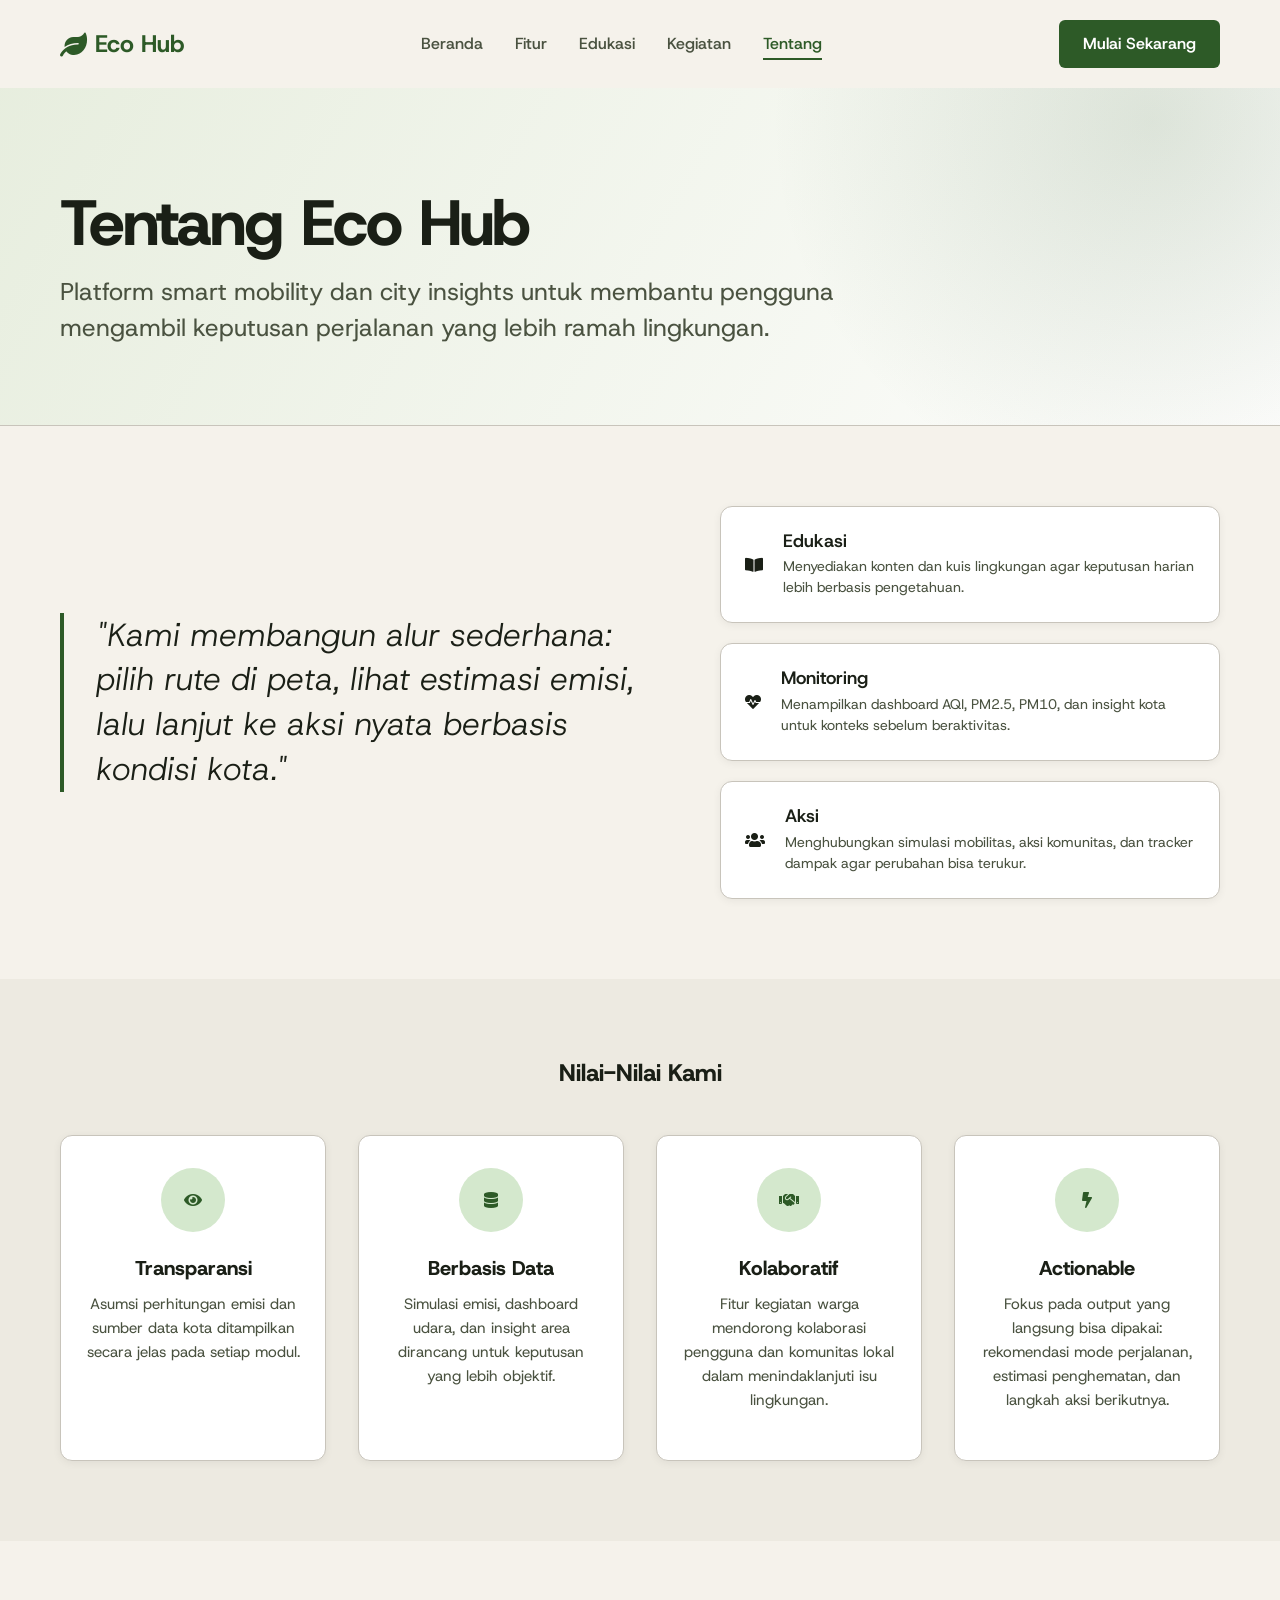
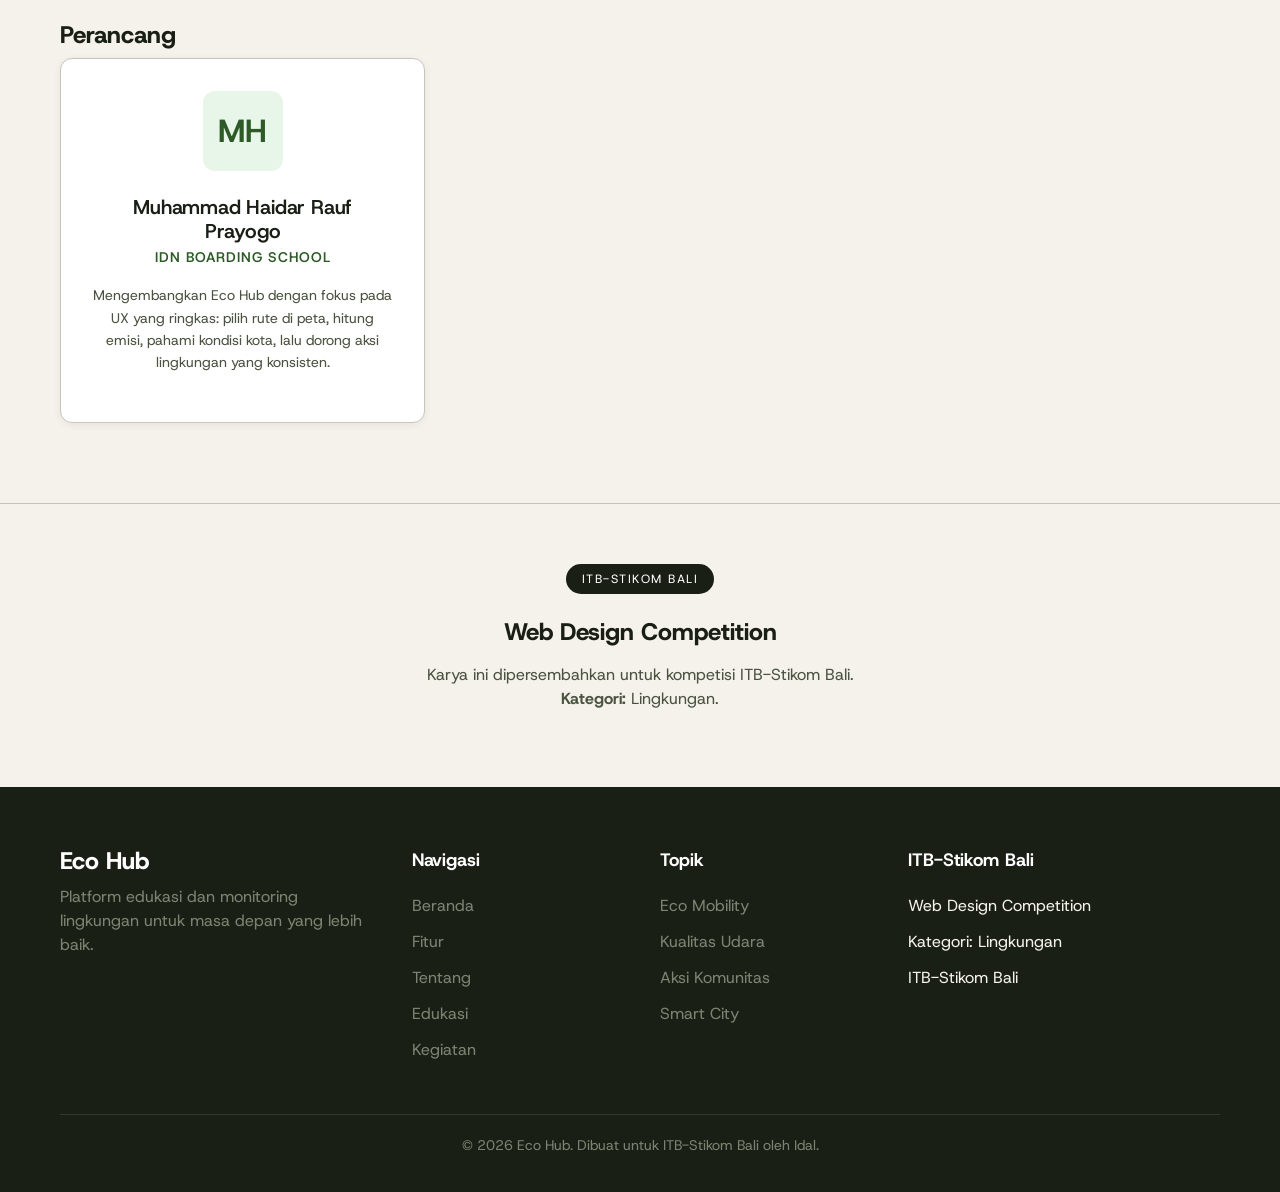
==== about.html @ 8e0c5261 "Initial commit" ====
<!doctype html>
<html lang="id">
  <head>
    <meta charset="UTF-8" />
    <meta name="viewport" content="width=device-width, initial-scale=1.0" />
    <title>Tentang Eco Hub</title>

    <link rel="preconnect" href="https://fonts.googleapis.com" />
    <link rel="preconnect" href="https://fonts.gstatic.com" crossorigin />
    <link
      href="https://fonts.googleapis.com/css2?family=Host+Grotesk:ital,wght@0,300;0,400;0,500;0,600;0,700;0,800;1,400&display=swap"
      rel="stylesheet"
    />

    <link rel="stylesheet" href="css/main.css" />
    <link rel="stylesheet" href="css/components.css" />
    <link rel="stylesheet" href="css/pages/about.css" />

    <!-- Leaflet CSS -->
  </head>

  <body>
    <nav class="navbar">
      <div class="container nav-container">
        <a href="index.html" class="nav-brand">
          <i class="fas fa-leaf" color="var(--color-green-primary)"></i>
          Eco Hub
        </a>

        <div class="nav-menu hide-mobile">
          <a href="index.html" class="nav-link">Beranda</a>
          <a href="fitur.html" class="nav-link">Fitur</a>
          <a href="konten.html" class="nav-link">Edukasi</a>
          <a href="kegiatan.html" class="nav-link">Kegiatan</a>
          <a href="about.html" class="nav-link active">Tentang</a>
        </div>

        <a href="index.html#mobility-sim" class="btn btn-primary hide-mobile"
          >Mulai Sekarang</a
        >

        <button class="hamburger" aria-label="Menu">
          <span></span>
          <span></span>
          <span></span>
        </button>
      </div>
    </nav>

    <!-- Mobile Menu Drawer -->
    <div class="mobile-menu-overlay"></div>
    <div class="mobile-menu">
      <div class="mobile-nav-list">
        <a href="index.html" class="mobile-nav-link">Beranda</a>
        <a href="fitur.html" class="mobile-nav-link">Fitur</a>
        <a href="konten.html" class="mobile-nav-link">Edukasi</a>
        <a href="kegiatan.html" class="mobile-nav-link">Kegiatan</a>
        <a href="about.html" class="mobile-nav-link">Tentang</a>
        <a
          href="index.html#mobility-sim"
          class="btn btn-primary btn-full"
          style="margin-top: 20px"
          >Mulai Sekarang</a
        >
      </div>
    </div>

    <header class="about-hero section unified-banner">
      <div class="container fade-up">
        <h1>Tentang Eco Hub</h1>
        <p class="hero-subtext">
          Platform smart mobility dan city insights untuk membantu pengguna
          mengambil keputusan perjalanan yang lebih ramah lingkungan.
        </p>
      </div>
    </header>

    <section class="mission-section section">
      <div class="container">
        <div class="mission-grid">
          <div class="mission-text fade-up">
            <blockquote class="mission-quote">"Kami membangun alur sederhana: pilih rute di peta, lihat estimasi
              emisi, lalu lanjut ke aksi nyata berbasis kondisi kota."
            </blockquote>
          </div>

          <div class="mission-pillars fade-up" style="animation-delay: 0.2s">
            <div class="pillar-card">
              <i class="fas fa-book-open" color="#2D5A27"></i>
              <div>
                <h4>Edukasi</h4>
                <p>
                  Menyediakan konten dan kuis lingkungan agar keputusan harian
                  lebih berbasis pengetahuan.
                </p>
              </div>
            </div>
            <div class="pillar-card">
              <i class="fas fa-heartbeat" color="#2D5A27"></i>
              <div>
                <h4>Monitoring</h4>
                <p>
                  Menampilkan dashboard AQI, PM2.5, PM10, dan insight kota
                  untuk konteks sebelum beraktivitas.
                </p>
              </div>
            </div>
            <div class="pillar-card">
              <i class="fas fa-users" color="#2D5A27"></i>
              <div>
                <h4>Aksi</h4>
                <p>
                  Menghubungkan simulasi mobilitas, aksi komunitas, dan tracker
                  dampak agar perubahan bisa terukur.
                </p>
              </div>
            </div>
          </div>
        </div>
      </div>
    </section>

    <section class="values-section section">
      <div class="container">
        <h2 class="text-center fade-up" style="margin-bottom: 48px">
          Nilai-Nilai Kami
        </h2>
        <div class="grid values-grid">
          <div class="value-item fade-up">
            <div class="icon-box"><i class="fas fa-eye"></i></div>
            <h3>Transparansi</h3>
            <p>
              Asumsi perhitungan emisi dan sumber data kota ditampilkan secara
              jelas pada setiap modul.
            </p>
          </div>
          <div class="value-item fade-up" style="animation-delay: 0.1s">
            <div class="icon-box"><i class="fas fa-database"></i></div>
            <h3>Berbasis Data</h3>
            <p>
              Simulasi emisi, dashboard udara, dan insight area
              dirancang untuk keputusan yang lebih objektif.
            </p>
          </div>
          <div class="value-item fade-up" style="animation-delay: 0.2s">
            <div class="icon-box"><i class="fas fa-handshake"></i></div>
            <h3>Kolaboratif</h3>
            <p>
              Fitur kegiatan warga mendorong kolaborasi pengguna dan komunitas
              lokal dalam menindaklanjuti isu lingkungan.
            </p>
          </div>
          <div class="value-item fade-up" style="animation-delay: 0.3s">
            <div class="icon-box"><i class="fas fa-bolt"></i></div>
            <h3>Actionable</h3>
            <p>
              Fokus pada output yang langsung bisa dipakai: rekomendasi mode
              perjalanan, estimasi penghematan, dan langkah aksi berikutnya.
            </p>
          </div>
        </div>
      </div>
    </section>

    <section class="team-section section">
      <div class="container">
        <h2 class="section-title fade-up">Perancang</h2>
        <div class="grid team-grid">
          <!-- Team 1 -->
          <div class="team-card fade-up">
            <div
              class="avatar"
              style="background-color: #e8f5e9; color: #2d5a27"
            >
              MH
            </div>
            <div class="team-info">
              <h3>Muhammad Haidar Rauf Prayogo</h3>
              <span class="role">IDN Boarding School</span>
              <p>
                Mengembangkan Eco Hub dengan fokus pada UX yang ringkas:
                pilih rute di peta, hitung emisi, pahami kondisi kota, lalu
                dorong aksi lingkungan yang konsisten.
              </p>
            </div>
          </div>
        </div>
      </div>
    </section>

    <section class="competition-section section">
      <div class="container text-center fade-up">
        <div class="comp-badge">ITB-Stikom Bali</div>
        <h2>Web Design Competition</h2>
        <p style="margin-top: 16px; color: var(--color-text-secondary)">
          Karya ini dipersembahkan untuk kompetisi ITB-Stikom Bali.<br />
          <strong>Kategori:</strong> Lingkungan.
        </p>
      </div>
    </section>

    <footer class="footer">
      <div class="container">
        <div class="footer-grid">
          <div class="footer-brand">
            <h3>Eco Hub</h3>
            <p class="footer-tagline">
              Platform edukasi dan monitoring lingkungan untuk masa depan yang
              lebih baik.
            </p>
</div>

          <div class="footer-links">
            <div class="footer-heading">Navigasi</div>
            <ul>
              <li><a href="index.html">Beranda</a></li>
              <li><a href="fitur.html">Fitur</a></li>
              <li><a href="about.html">Tentang</a></li>
              <li><a href="konten.html">Edukasi</a></li>
              <li><a href="kegiatan.html">Kegiatan</a></li>
            </ul>
          </div>

          <div class="footer-links">
            <div class="footer-heading">Topik</div>
            <ul>
              <li><a href="#">Eco Mobility</a></li>
              <li><a href="#">Kualitas Udara</a></li>
              <li><a href="#">Aksi Komunitas</a></li>
              <li><a href="#">Smart City</a></li>
            </ul>
          </div>

          <div class="footer-links">
            <div class="footer-heading">ITB-Stikom Bali</div>
            <ul>
              <li>Web Design Competition</li>
              <li>Kategori: Lingkungan</li>
              <li>ITB-Stikom Bali</li>
            </ul>
          </div>
        </div>

        <div class="footer-bottom">
          <p>&copy; 2026 Eco Hub. Dibuat untuk ITB-Stikom Bali oleh Idal.</p>
        </div>
      </div>
    </footer>

    <script src="js/main.js"></script>
    <script>
    </script>

    <!-- Leaflet JS -->
    <script>
      if ((location.protocol ==="http:" || location.protocol ==="https:") &&"serviceWorker" in navigator) {
        window.addEventListener("load", () => {
          navigator.serviceWorker
            .register("sw.js")
            .catch((err) => console.log("SW error", err));
        });
      }
    </script>
  </body>
</html>
---- css/main.css ----
@import url("https://cdnjs.cloudflare.com/ajax/libs/font-awesome/5.15.1/css/all.min.css");

:root {
  /* Backgrounds */
  --color-bg-primary: #f5f2eb;
  /* Warm off-white — main background */
  --color-bg-secondary: #edeae1;
  /* Slightly darker warm white */
  --color-bg-white: #ffffff;
  /* Explicit white for legacy page CSS */
  --color-bg-dark: #1a1f16;
  /* Deep forest dark — used for sections */
  --color-bg-card: #ffffff;
  /* Pure white cards */

  /* Brand Colors */
  --color-green-primary: #2d5a27;
  /* Deep forest green — primary brand */
  --color-green-mid: #4a7c42;
  /* Mid green — secondary elements */
  --color-green-light: #8cb87e;
  /* Light green — accents */
  --color-green-pale: #d4e8cd;
  /* Pale green — tag backgrounds */

  /* Accent */
  --color-earth: #8b6914;
  /* Earth brown — warm accent */
  --color-amber: #d4870c;
  /* Amber — alert/warning states */
  --color-red-alert: #c0392b;
  /* Alert red — poor air quality */

  /* Text */
  --color-text-primary: #1a1f16;
  /* Near-black — main text */
  --color-text-secondary: #4a5240;
  /* Dark gray-green — secondary text */
  --color-text-muted: #7a8470;
  /* Muted — captions, meta */
  --color-text-on-dark: #f5f2eb;
  /* Light text on dark backgrounds */

  /* Borders & Dividers */
  --color-border: #c8c4bb;
  --color-border-green: #b5ceb0;

  /* Utility */
  --color-white: #ffffff;
  --color-black: #000000;
  --card-radius: 12px;
  --card-shadow: 0 2px 8px rgba(0, 0, 0, 0.06);
  --card-shadow-hover: 0 6px 14px rgba(0, 0, 0, 0.09);

  /* Spacing */
  --spacing-xs: 4px;
  --spacing-sm: 8px;
  --spacing-md: 16px;
  --spacing-lg: 24px;
  --spacing-xl: 32px;
  --spacing-2xl: 48px;
  --spacing-3xl: 64px;

  /* Container */
  --container-width: 1200px;
  --container-padding: 20px;
  --container-padding-mobile: clamp(16px, 4.5vw, 24px);
}

/* Reset & Base */
*,
*::before,
*::after {
  box-sizing: border-box;
  margin: 0;
  padding: 0;
}

html {
  scroll-behavior: smooth;
  scroll-padding-top: 92px;
}

body {
  font-family: "Host Grotesk", sans-serif;
  background-color: var(--color-bg-primary);
  color: var(--color-text-primary);
  line-height: 1.5;
  -webkit-font-smoothing: antialiased;
  text-rendering: optimizeLegibility;
}

:focus-visible {
  outline: 2px solid var(--color-green-primary);
  outline-offset: 2px;
}

img {
  max-width: 100%;
  display: block;
}

iframe,
video,
canvas,
svg {
  max-width: 100%;
}

a {
  text-decoration: none;
  color: inherit;
  transition: color 0.3s ease;
}

ul {
  list-style: none;
}

/* Typography */
h1,
h2,
h3,
h4,
h5,
h6 {
  font-weight: 800;
  line-height: 1.2;
  margin-bottom: var(--spacing-sm);
}

p {
  font-weight: 400;
  margin-bottom: var(--spacing-md);
}

/* Utility Classes */
.container {
  max-width: var(--container-width);
  margin: 0 auto;
  padding: 0 var(--container-padding);
}

.text-center {
  text-align: center;
}

.text-muted {
  color: var(--color-text-muted);
}

.text-white {
  color: var(--color-white);
}

.text-primary {
  color: var(--color-green-primary);
}

.flex {
  display: flex;
}

.flex-col {
  flex-direction: column;
}

.items-center {
  align-items: center;
}

.justify-between {
  justify-content: space-between;
}

.justify-center {
  justify-content: center;
}

.gap-sm {
  gap: var(--spacing-sm);
}

.gap-md {
  gap: var(--spacing-md);
}

.gap-lg {
  gap: var(--spacing-lg);
}

.grid {
  display: grid;
}

.section {
  padding: 80px 0;
}

.hero-subtext,
.section-head p {
  max-width: 72ch;
}

/* Animation utilities */
.fade-up {
  opacity: 0;
  transform: translateY(20px);
  transition:
    opacity 0.6s ease-out,
    transform 0.6s ease-out;
}

.fade-up.visible {
  opacity: 1;
  transform: translateY(0);
}

.page-fade {
  animation: fadeIn 0.5s ease-out;
}

@keyframes fadeIn {
  from {
    opacity: 0;
  }

  to {
    opacity: 1;
  }
}

/* Mobile responsive utils */
@media (max-width: 768px) {
  html,
  body {
    max-width: 100%;
  }

  body {
    overflow-x: hidden;
  }

  .container {
    width: 100%;
    padding-left: var(--container-padding-mobile);
    padding-right: var(--container-padding-mobile);
  }

  .container > * {
    min-width: 0;
    max-width: 100%;
  }

  .hero-wrap,
  .hero-grid,
  .carbon-grid,
  .features-grid,
  .dashboard-grid,
  .mobility-layout,
  .tracker-layout,
  .kontak-layout,
  .content-layout,
  .mission-grid,
  .values-grid,
  .team-grid,
  .articles-grid,
  .articles-grid-layout {
    min-width: 0;
  }

  .card,
  .feature-card,
  .aqi-card,
  .article-card,
  .article-item,
  .widget-card,
  .contact-card,
  .pillar-card,
  .team-card,
  .faq-item,
  .sidebar-card,
  .feed-card,
  .result-found-card,
  .result-not-found-card {
    width: 100%;
    max-width: 100%;
  }

  .hide-mobile {
    display: none !important;
  }

  .section {
    padding: 56px 0;
  }

  h1 {
    line-height: 1.15;
  }

  h2 {
    line-height: 1.2;
  }

  p {
    line-height: 1.65;
  }
}

@media (prefers-reduced-motion: reduce) {
  *,
  *::before,
  *::after {
    animation-duration: 0.01ms !important;
    animation-iteration-count: 1 !important;
    transition-duration: 0.01ms !important;
    scroll-behavior: auto !important;
  }
}

.hidden {
  display: none !important;
}

/* Unified Banner (fitur/about/konten/kontak) */
header.unified-banner {
  background:
    radial-gradient(circle at 90% 10%, rgba(45, 90, 39, 0.14), transparent 32%),
    linear-gradient(120deg, rgba(212, 232, 205, 0.42), rgba(255, 255, 255, 0.9)) !important;
  border-bottom: 1px solid var(--color-border) !important;
  text-align: left !important;
}

header.unified-banner .container {
  max-width: var(--container-width);
}

header.unified-banner h1 {
  font-size: clamp(42px, 5vw, 64px) !important;
  line-height: 1.1 !important;
  letter-spacing: -0.03em !important;
  color: var(--color-text-primary) !important;
  margin-bottom: 16px !important;
}

header.unified-banner .hero-subtext,
header.unified-banner > .container > p {
  max-width: 860px !important;
  color: var(--color-text-secondary) !important;
  font-size: clamp(18px, 1.9vw, 28px) !important;
  line-height: 1.45 !important;
  margin: 0 !important;
}

@media (max-width: 768px) {
  header.unified-banner h1 {
    font-size: 38px !important;
  }

  header.unified-banner .hero-subtext,
  header.unified-banner > .container > p {
    font-size: 18px !important;
  }
}
---- css/components.css ----
/* Buttons */
.btn {
  display: inline-flex;
  align-items: center;
  justify-content: center;
  padding: 12px 24px;
  min-height: 44px;
  border-radius: 6px;
  font-weight: 600;
  font-size: 16px;
  cursor: pointer;
  transition: all 0.3s ease;
  border: none;
  gap: 8px;
}

.btn-primary {
  background-color: var(--color-green-primary);
  color: var(--color-white);
}

.btn-primary:hover {
  background-color: var(--color-green-mid);
  transform: translateY(-2px);
}

.btn-outline {
  background-color: transparent;
  border: 1px solid var(--color-green-primary);
  color: var(--color-green-primary);
}

.btn-outline:hover {
  background-color: var(--color-green-primary);
  color: var(--color-white);
}

.btn-outline-white {
  background-color: transparent;
  border: 1px solid var(--color-white);
  color: var(--color-white);
}

.btn-outline-white:hover {
  background-color: var(--color-white);
  color: var(--color-green-primary);
}

.btn-full {
  width: 100%;
}

/* Cards */
.card {
  background-color: var(--color-bg-card);
  border: 1px solid var(--color-border);
  border-radius: var(--card-radius);
  padding: 24px;
  height: 100%;
  box-shadow: var(--card-shadow);
  transition:
    transform 0.3s ease,
    border-color 0.3s ease,
    box-shadow 0.3s ease;
}

.card:hover {
  border-color: var(--color-green-light);
  transform: translateY(-2px);
  box-shadow: var(--card-shadow-hover);
}

/* Card Consistency (non-.card components) */
.feature-card,
.aqi-card,
.article-card,
.article-item,
.widget-card,
.value-item,
.contact-card,
.pillar-card,
.team-card,
.faq-item,
.sidebar-card,
.feed-card,
.modal-card,
.result-found-card,
.result-not-found-card {
  border-radius: var(--card-radius) !important;
  box-shadow: var(--card-shadow) !important;
}

.feature-card:hover,
.article-card:hover,
.article-item:hover,
.contact-card:hover,
.pillar-card:hover,
.team-card:hover {
  box-shadow: var(--card-shadow-hover);
}

/* Card Typography Hierarchy */
.card h3,
.feature-card h3,
.article-card h3,
.widget-card h3,
.team-card h3,
.faq-toggle,
.sidebar-title {
  font-weight: 600;
  letter-spacing: -0.01em;
}

.card h4,
.contact-card h4,
.pillar-card h4,
.article-content-small h4 {
  font-weight: 600;
}

.card p,
.feature-card p,
.article-item p,
.widget-card p,
.contact-card p,
.team-card p,
.faq-content p,
.widget-note {
  font-weight: 400;
  line-height: 1.6;
}

/* Navbar */
.navbar {
  position: sticky;
  top: 0;
  z-index: 1000;
  background-color: var(--color-bg-primary);
  padding: 20px 0;
  transition: all 0.3s ease;
}

.navbar.scrolled {
  background-color: var(--color-white);
  border-bottom: 1px solid var(--color-border);
  padding: 15px 0;
}

.nav-container {
  display: flex;
  justify-content: space-between;
  align-items: center;
}

.nav-brand {
  font-weight: 700;
  font-size: 24px;
  color: var(--color-green-primary);
  display: flex;
  align-items: center;
  gap: 8px;
}

.nav-brand i,
.widget-head i,
.feature-head i,
.icon-box i,
.cta-link i,
.hero-head .btn i {
  color: var(--color-green-primary);
}

.nav-menu {
  display: flex;
  gap: 32px;
  align-items: center;
}

.nav-link {
  font-weight: 500;
  color: var(--color-text-secondary);
  position: relative;
}

.nav-link:hover,
.nav-link.active {
  color: var(--color-green-primary);
}

.nav-link.active::after {
  content: "";
  position: absolute;
  bottom: -4px;
  left: 0;
  width: 100%;
  height: 2px;
  background-color: var(--color-green-primary);
}

.hamburger {
  display: none;
  flex-direction: column;
  gap: 6px;
  cursor: pointer;
  background: none;
  border: none;
}

.hamburger span {
  display: block;
  width: 24px;
  height: 2px;
  background-color: var(--color-text-primary);
  transition: all 0.3s ease;
}

/* Mobile Menu Drawer */
.mobile-menu-overlay {
  position: fixed;
  top: 0;
  left: 0;
  width: 100%;
  height: 100vh;
  background: rgba(0, 0, 0, 0.5);
  z-index: 998;
  opacity: 0;
  visibility: hidden;
  transition: all 0.3s ease;
}

.mobile-menu {
  position: fixed;
  top: 0;
  left: 0;
  width: 100%;
  background: var(--color-bg-primary);
  padding: 80px 20px 40px;
  z-index: 999;
  transform: translateY(-100%);
  transition: transform 0.4s cubic-bezier(0.16, 1, 0.3, 1);
  box-shadow: 0 4px 12px rgba(0, 0, 0, 0.1);
  max-height: 100vh;
  overflow-y: auto;
}

.mobile-menu.active {
  transform: translateY(0);
}

.mobile-menu-overlay.active {
  opacity: 1;
  visibility: visible;
}

.mobile-nav-list {
  display: flex;
  flex-direction: column;
  gap: 32px;
  text-align: center;
}

.mobile-nav-link {
  font-size: 20px;
  font-weight: 600;
  color: var(--color-text-primary);
}

/* Quick Start CTA Overlay */
.quick-start-overlay {
  position: fixed;
  inset: 0;
  background: rgba(0, 0, 0, 0.45);
  display: flex;
  align-items: center;
  justify-content: center;
  padding: 20px;
  opacity: 0;
  visibility: hidden;
  transition: opacity 0.2s ease;
  z-index: 1100;
}

.quick-start-overlay.active {
  opacity: 1;
  visibility: visible;
}

.quick-start-sheet {
  width: min(520px, 100%);
  background: var(--color-bg-white);
  border: 1px solid var(--color-border);
  border-radius: 14px;
  padding: 22px;
  box-shadow: 0 12px 28px rgba(0, 0, 0, 0.16);
}

.quick-start-sheet h3 {
  margin: 0 0 8px;
  font-size: 24px;
}

.quick-start-sheet p {
  margin: 0 0 16px;
  color: var(--color-text-secondary);
}

.quick-start-actions {
  display: grid;
  gap: 10px;
}

.quick-start-close {
  margin-top: 14px;
  border: 0;
  background: transparent;
  color: var(--color-text-muted);
  font: inherit;
  cursor: pointer;
  padding: 4px 0;
}

.quick-start-close:hover {
  color: var(--color-text-primary);
}

/* Footer */
.footer {
  background-color: var(--color-bg-dark);
  color: var(--color-text-on-dark);
  padding: 60px 0 20px;
}

.footer-grid {
  display: grid;
  grid-template-columns: 1.5fr 1fr 1fr 1.5fr;
  gap: 40px;
  margin-bottom: 40px;
}

.footer-brand h3 {
  color: var(--color-white);
  font-size: 24px;
  margin-bottom: 10px;
}

.footer-tagline {
  color: var(--color-text-muted);
  margin-bottom: 20px;
}

.footer-heading {
  color: var(--color-white);
  font-size: 18px;
  font-weight: 700;
  margin-bottom: 20px;
}

.footer-links li {
  margin-bottom: 12px;
}

.footer-links a {
  color: var(--color-text-muted);
}

.footer-links a:hover {
  color: var(--color-green-light);
}

.footer-bottom {
  border-top: 1px solid rgba(255, 255, 255, 0.1);
  padding-top: 20px;
  text-align: center;
  color: var(--color-text-muted);
  font-size: 14px;
}

/* Scroll to top */
.scroll-top {
  position: fixed;
  bottom: 20px;
  right: 20px;
  width: 48px;
  height: 48px;
  background-color: var(--color-green-primary);
  color: white;
  border-radius: 50%;
  display: flex;
  align-items: center;
  justify-content: center;
  cursor: pointer;
  opacity: 0;
  visibility: hidden;
  transition: all 0.3s ease;
  z-index: 900;
  border: none;
}

.scroll-top.visible {
  opacity: 1;
  visibility: visible;
}

@media (max-width: 1024px) {
  .footer-grid {
    grid-template-columns: 1fr 1fr;
  }
}

@media (max-width: 768px) {
  .nav-menu {
    display: none;
  }

  .hamburger {
    display: flex;
  }

  .footer-grid {
    grid-template-columns: 1fr;
    gap: 24px;
  }

  .btn {
    width: 100%;
  }

  .card {
    padding: 20px;
  }

  .card:hover,
  .feature-card:hover,
  .article-card:hover,
  .article-item:hover,
  .contact-card:hover,
  .pillar-card:hover,
  .team-card:hover {
    transform: none;
    box-shadow: var(--card-shadow);
  }

  .nav-brand {
    font-size: 22px;
  }
}

/* Forms (Standardized) */
.form-group {
  margin-bottom: 20px;
  display: flex;
  flex-direction: column;
  width: 100%;
}

.form-group label {
  display: block;
  font-size: 14px;
  font-weight: 600;
  margin-bottom: 8px;
  color: var(--color-text-primary);
}

.form-group input,
.form-group select,
.form-group textarea {
  width: 100%;
  padding: 14px 16px;
  border: 1px solid var(--color-border);
  border-radius: 6px;
  background-color: var(--color-white);
  font-family: inherit;
  font-size: 16px;
  color: var(--color-text-primary);
  transition: all 0.3s ease;
  resize: vertical;
}

.form-group input:focus,
.form-group select:focus,
.form-group textarea:focus {
  outline: none;
  border-color: var(--color-green-primary);
  box-shadow: 0 0 0 3px rgba(45, 90, 39, 0.1);
}
---- css/pages/about.css ----
/* About Page CSS */

.about-hero {
  background-color: var(--color-bg-dark);
  color: var(--color-white);
  padding: 100px 0 80px;
  text-align: center;
}

.breadcrumb {
  font-size: 14px;
  color: var(--color-text-muted);
  margin-bottom: 16px;
  text-transform: uppercase;
  letter-spacing: 1px;
}

.about-hero h1 {
  font-size: 64px;
  margin-bottom: 16px;
}

.about-hero .hero-subtext {
  font-size: 20px;
  color: #b0b8aa;
  max-width: 600px;
  margin: 0 auto;
}

/* Mission */
.mission-section {
  background-color: var(--color-bg-primary);
}

.mission-grid {
  display: grid;
  grid-template-columns: 1.2fr 1fr;
  gap: 60px;
  align-items: center;
}

.mission-quote {
  font-size: 32px;
  line-height: 1.4;
  font-weight: 300;
  font-style: italic;
  color: var(--color-text-primary);
  border-left: 4px solid var(--color-green-primary);
  padding-left: 32px;
}

.mission-pillars {
  display: flex;
  flex-direction: column;
  gap: 20px;
}

.pillar-card {
  display: flex;
  align-items: center;
  gap: 20px;
  background: var(--color-white);
  padding: 24px;
  border: 1px solid var(--color-border);
  border-radius: 4px;
  transition: transform 0.3s;
}

.pillar-card:hover {
  transform: translateX(8px);
  border-color: var(--color-green-primary);
}

.pillar-card h4 {
  font-size: 18px;
  margin-bottom: 4px;
}

.pillar-card p {
  margin: 0;
  font-size: 14px;
  color: var(--color-text-secondary);
}

/* Values */
.values-section {
  background-color: var(--color-bg-secondary);
}

.values-grid {
  grid-template-columns: repeat(4, 1fr);
  gap: 32px;
}

.value-item {
  text-align: center;
  padding: 32px 24px;
  background: var(--color-white);
  border-radius: 4px;
  border: 1px solid var(--color-border);
}

.icon-box {
  width: 64px;
  height: 64px;
  margin: 0 auto 24px;
  background-color: var(--color-green-pale);
  color: var(--color-green-primary);
  border-radius: 50%;
  display: flex;
  align-items: center;
  justify-content: center;
}

.value-item h3 {
  font-size: 20px;
  margin-bottom: 12px;
}

.value-item p {
  font-size: 15px;
  color: var(--color-text-secondary);
  line-height: 1.6;
}

/* Team */
.team-grid {
  grid-template-columns: repeat(3, 1fr);
  gap: 32px;
}

.team-card {
  background: var(--color-white);
  border: 1px solid var(--color-border);
  border-radius: 4px;
  padding: 32px;
  text-align: center;
  transition: transform 0.3s;
}

.team-card:hover {
  transform: translateY(-8px);
}

.avatar {
  width: 80px;
  height: 80px;
  border-radius: 12px;
  /* Square with slight radius */
  margin: 0 auto 24px;
  display: flex;
  align-items: center;
  justify-content: center;
  font-size: 32px;
  font-weight: 700;
}

.team-info h3 {
  font-size: 20px;
  margin-bottom: 4px;
}

.role {
  display: block;
  font-size: 14px;
  font-weight: 600;
  color: var(--color-green-primary);
  text-transform: uppercase;
  letter-spacing: 1px;
  margin-bottom: 16px;
}

.team-info p {
  font-size: 14px;
  color: var(--color-text-secondary);
  line-height: 1.6;
}

/* Competition */
.competition-section {
  background-color: var(--color-bg-primary);
  border-top: 1px solid var(--color-border);
  padding: 60px 0;
}

.comp-badge {
  display: inline-block;
  padding: 6px 16px;
  background-color: var(--color-bg-dark);
  color: white;
  font-size: 12px;
  letter-spacing: 1.5px;
  text-transform: uppercase;
  border-radius: 50px;
  margin-bottom: 24px;
}

/* Responsive */
@media (max-width: 1024px) {
  .values-grid {
    grid-template-columns: repeat(2, 1fr);
  }

  .mission-quote {
    font-size: 24px;
  }
}

@media (max-width: 768px) {
  .mission-grid {
    grid-template-columns: 1fr;
    gap: 40px;
  }

  .team-grid {
    grid-template-columns: 1fr;
  }

  .about-hero h1 {
    font-size: 40px;
  }

  .values-grid {
    grid-template-columns: 1fr;
  }
}
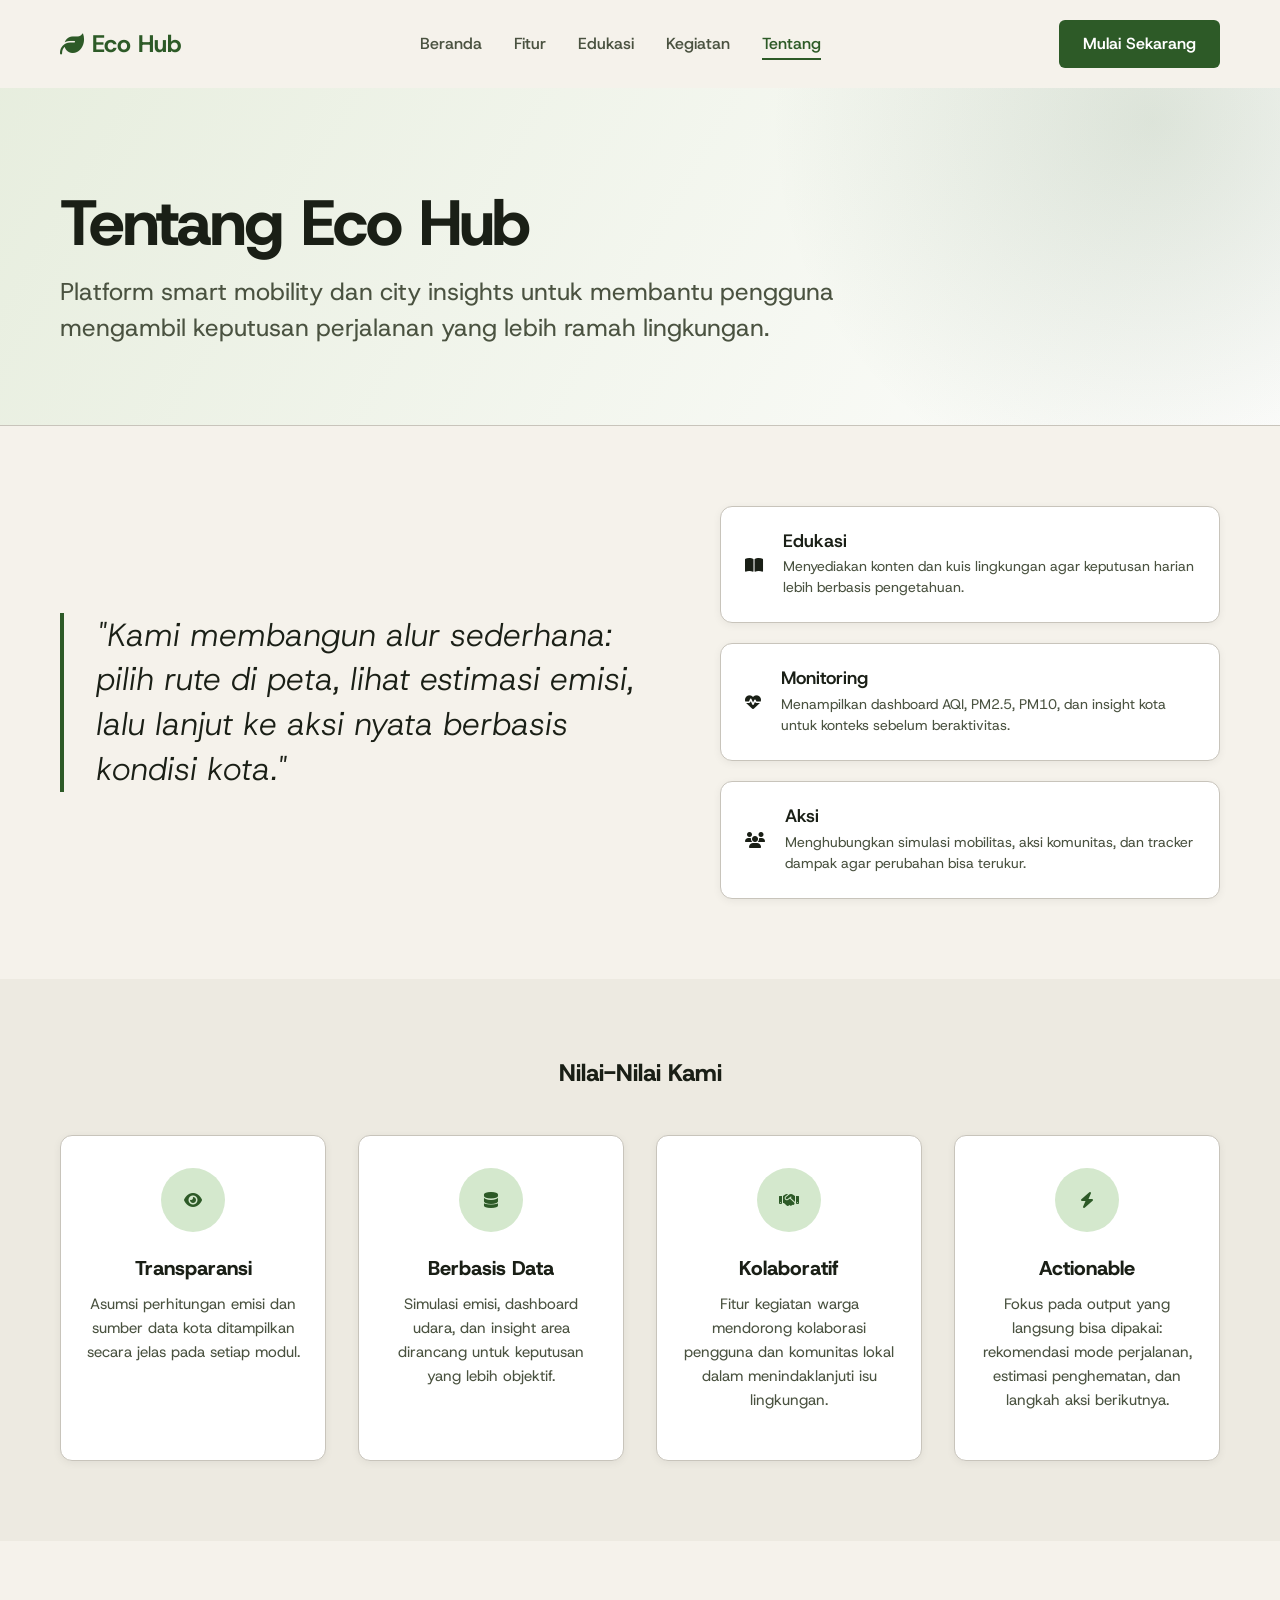
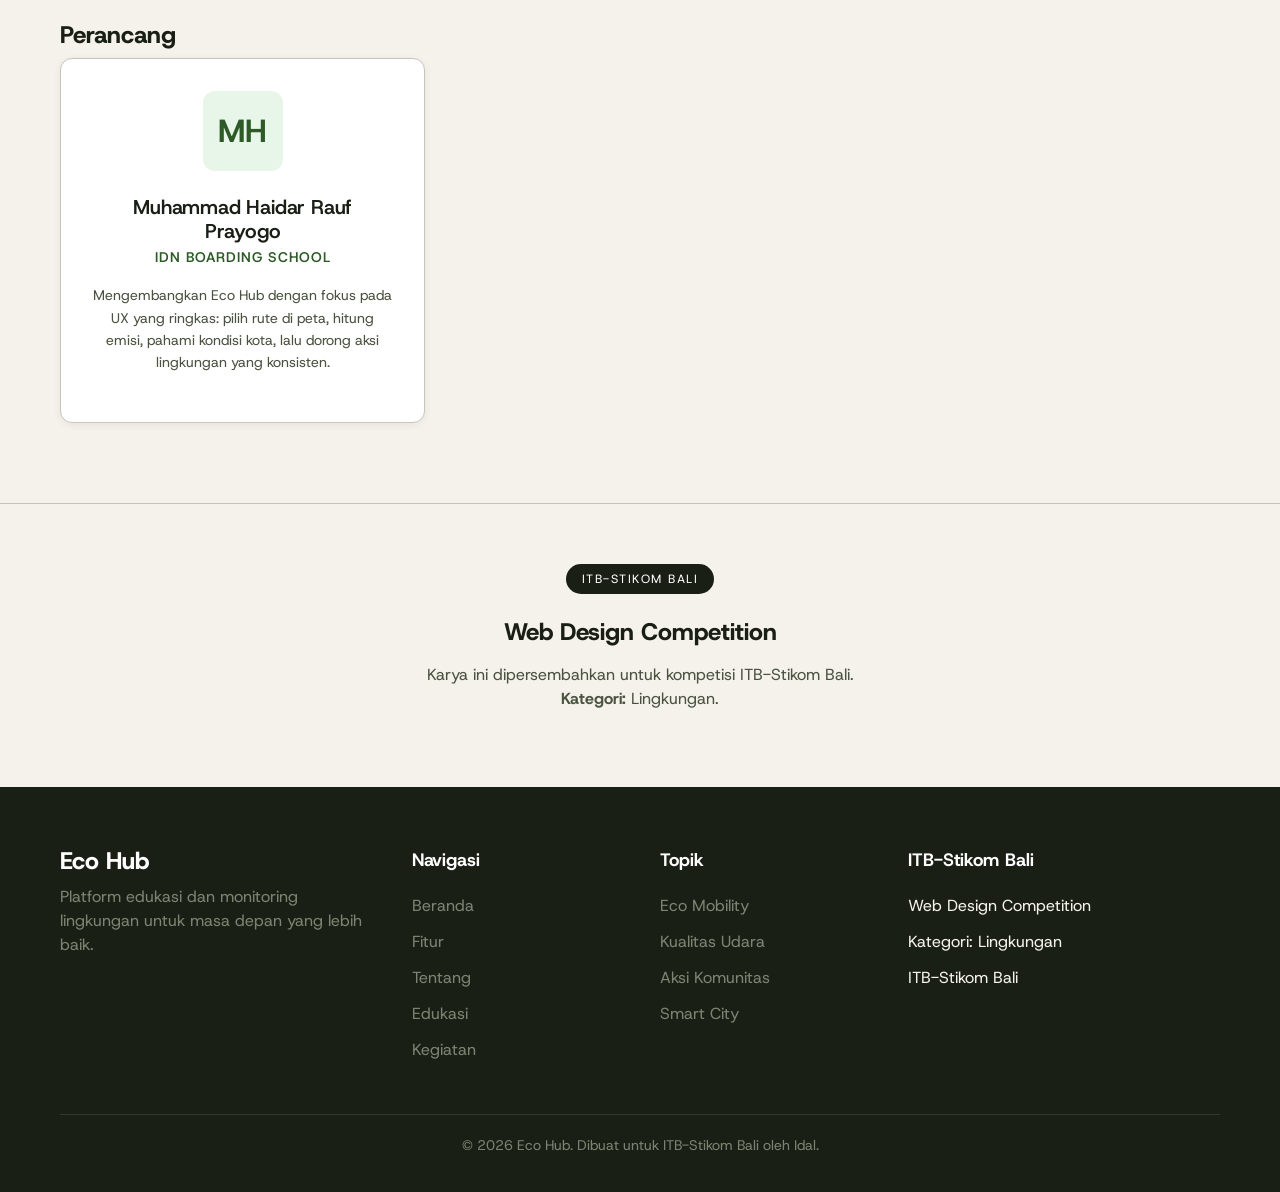
==== commit b0ab2b21: "komat komit" ====
--- a/about.html
+++ b/about.html
@@ -23,7 +23,7 @@
     <nav class="navbar">
       <div class="container nav-container">
         <a href="index.html" class="nav-brand">
-          <i class="fas fa-leaf" color="var(--color-green-primary)"></i>
+          <i class="fa-solid fa-leaf" color="var(--color-green-primary)"></i>
           Eco Hub
         </a>
 
@@ -86,7 +86,7 @@
 
           <div class="mission-pillars fade-up" style="animation-delay: 0.2s">
             <div class="pillar-card">
-              <i class="fas fa-book-open" color="#2D5A27"></i>
+              <i class="fa-solid fa-book-open" color="#2D5A27"></i>
               <div>
                 <h4>Edukasi</h4>
                 <p>
@@ -96,7 +96,7 @@
               </div>
             </div>
             <div class="pillar-card">
-              <i class="fas fa-heartbeat" color="#2D5A27"></i>
+              <i class="fa-solid fa-heartbeat" color="#2D5A27"></i>
               <div>
                 <h4>Monitoring</h4>
                 <p>
@@ -106,7 +106,7 @@
               </div>
             </div>
             <div class="pillar-card">
-              <i class="fas fa-users" color="#2D5A27"></i>
+              <i class="fa-solid fa-users" color="#2D5A27"></i>
               <div>
                 <h4>Aksi</h4>
                 <p>
@@ -127,7 +127,7 @@
         </h2>
         <div class="grid values-grid">
           <div class="value-item fade-up">
-            <div class="icon-box"><i class="fas fa-eye"></i></div>
+            <div class="icon-box"><i class="fa-solid fa-eye"></i></div>
             <h3>Transparansi</h3>
             <p>
               Asumsi perhitungan emisi dan sumber data kota ditampilkan secara
@@ -135,7 +135,7 @@
             </p>
           </div>
           <div class="value-item fade-up" style="animation-delay: 0.1s">
-            <div class="icon-box"><i class="fas fa-database"></i></div>
+            <div class="icon-box"><i class="fa-solid fa-database"></i></div>
             <h3>Berbasis Data</h3>
             <p>
               Simulasi emisi, dashboard udara, dan insight area
@@ -143,7 +143,7 @@
             </p>
           </div>
           <div class="value-item fade-up" style="animation-delay: 0.2s">
-            <div class="icon-box"><i class="fas fa-handshake"></i></div>
+            <div class="icon-box"><i class="fa-solid fa-handshake"></i></div>
             <h3>Kolaboratif</h3>
             <p>
               Fitur kegiatan warga mendorong kolaborasi pengguna dan komunitas
@@ -151,7 +151,7 @@
             </p>
           </div>
           <div class="value-item fade-up" style="animation-delay: 0.3s">
-            <div class="icon-box"><i class="fas fa-bolt"></i></div>
+            <div class="icon-box"><i class="fa-solid fa-bolt"></i></div>
             <h3>Actionable</h3>
             <p>
               Fokus pada output yang langsung bisa dipakai: rekomendasi mode
--- a/css/main.css
+++ b/css/main.css
@@ -1,4 +1,4 @@
-@import url("https://cdnjs.cloudflare.com/ajax/libs/font-awesome/5.15.1/css/all.min.css");
+@import url("https://cdnjs.cloudflare.com/ajax/libs/font-awesome/6.5.2/css/all.min.css");
 
 :root {
   /* Backgrounds */
--- a/css/components.css
+++ b/css/components.css
@@ -16,6 +16,10 @@
 
 .btn-primary {
   background-color: var(--color-green-primary);
+  color: var(--color-white);
+}
+
+.hero-head .btn.btn-primary i {
   color: var(--color-white);
 }
 
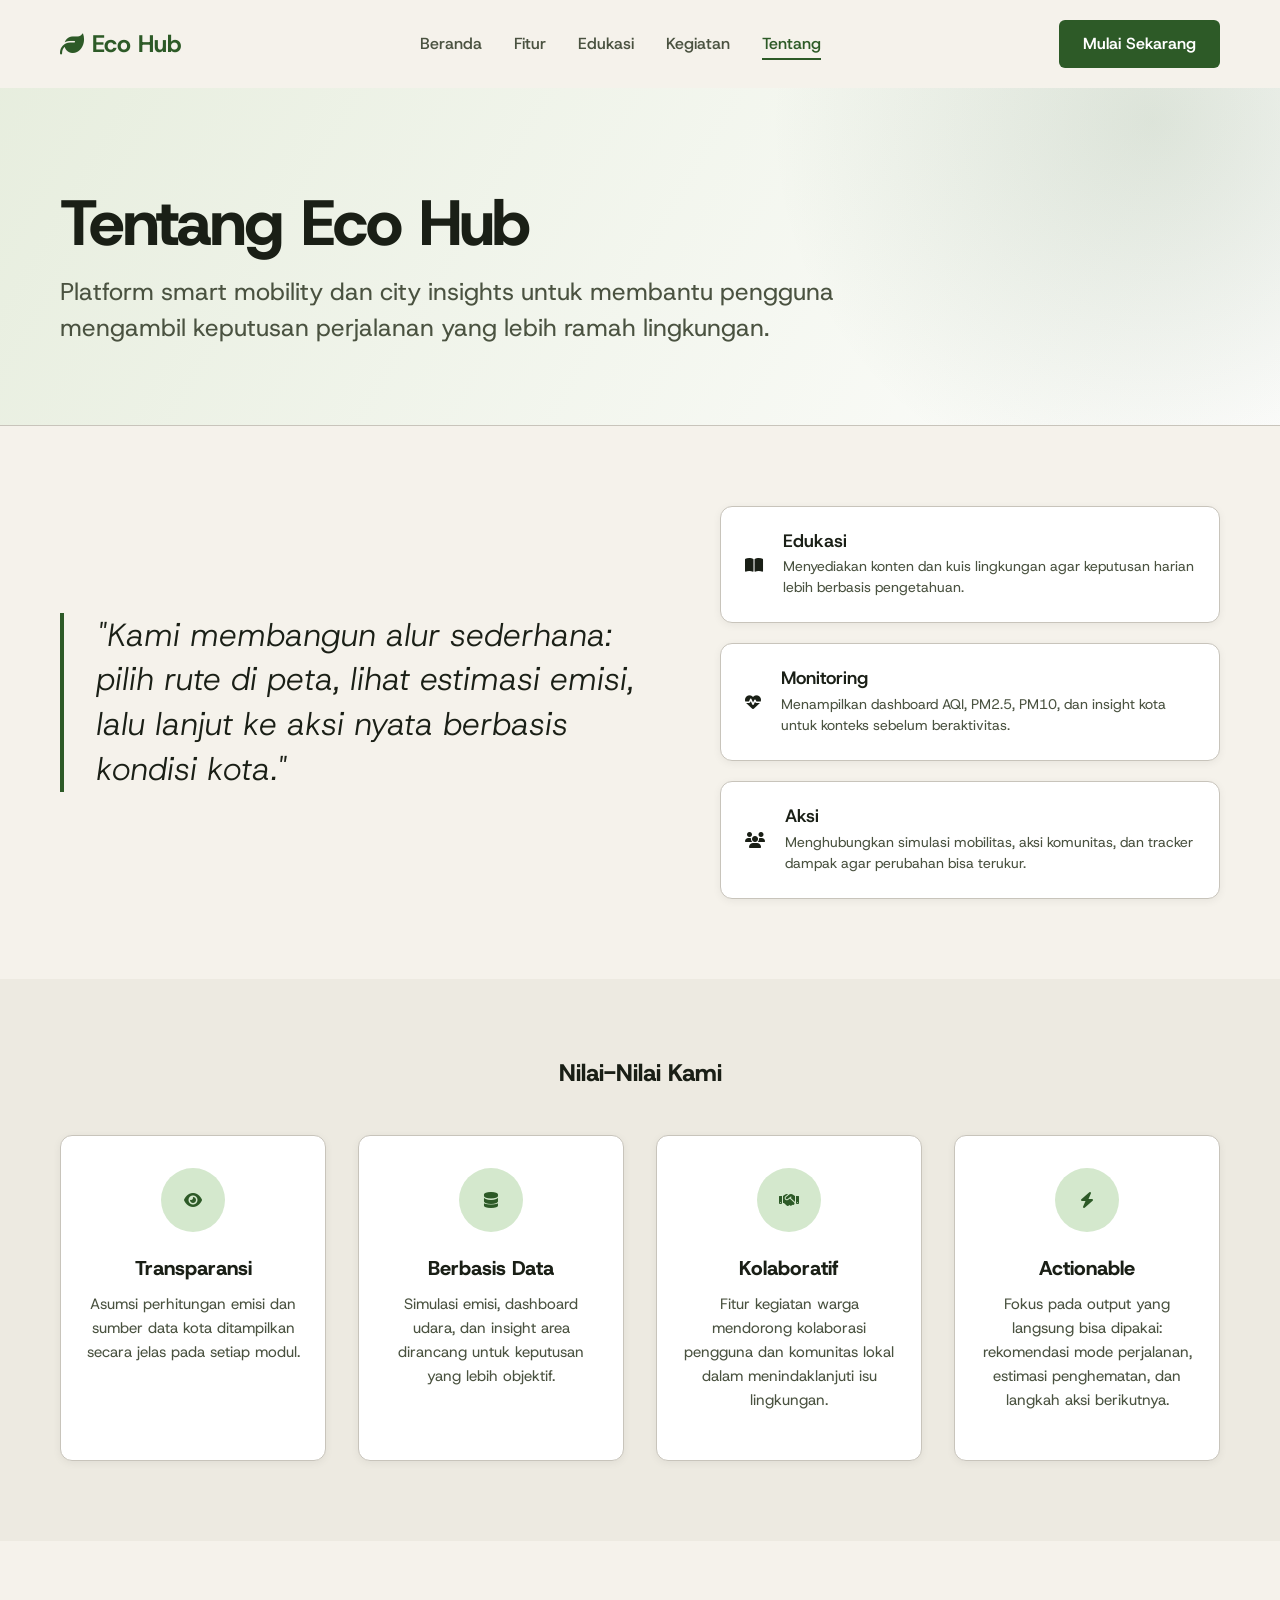
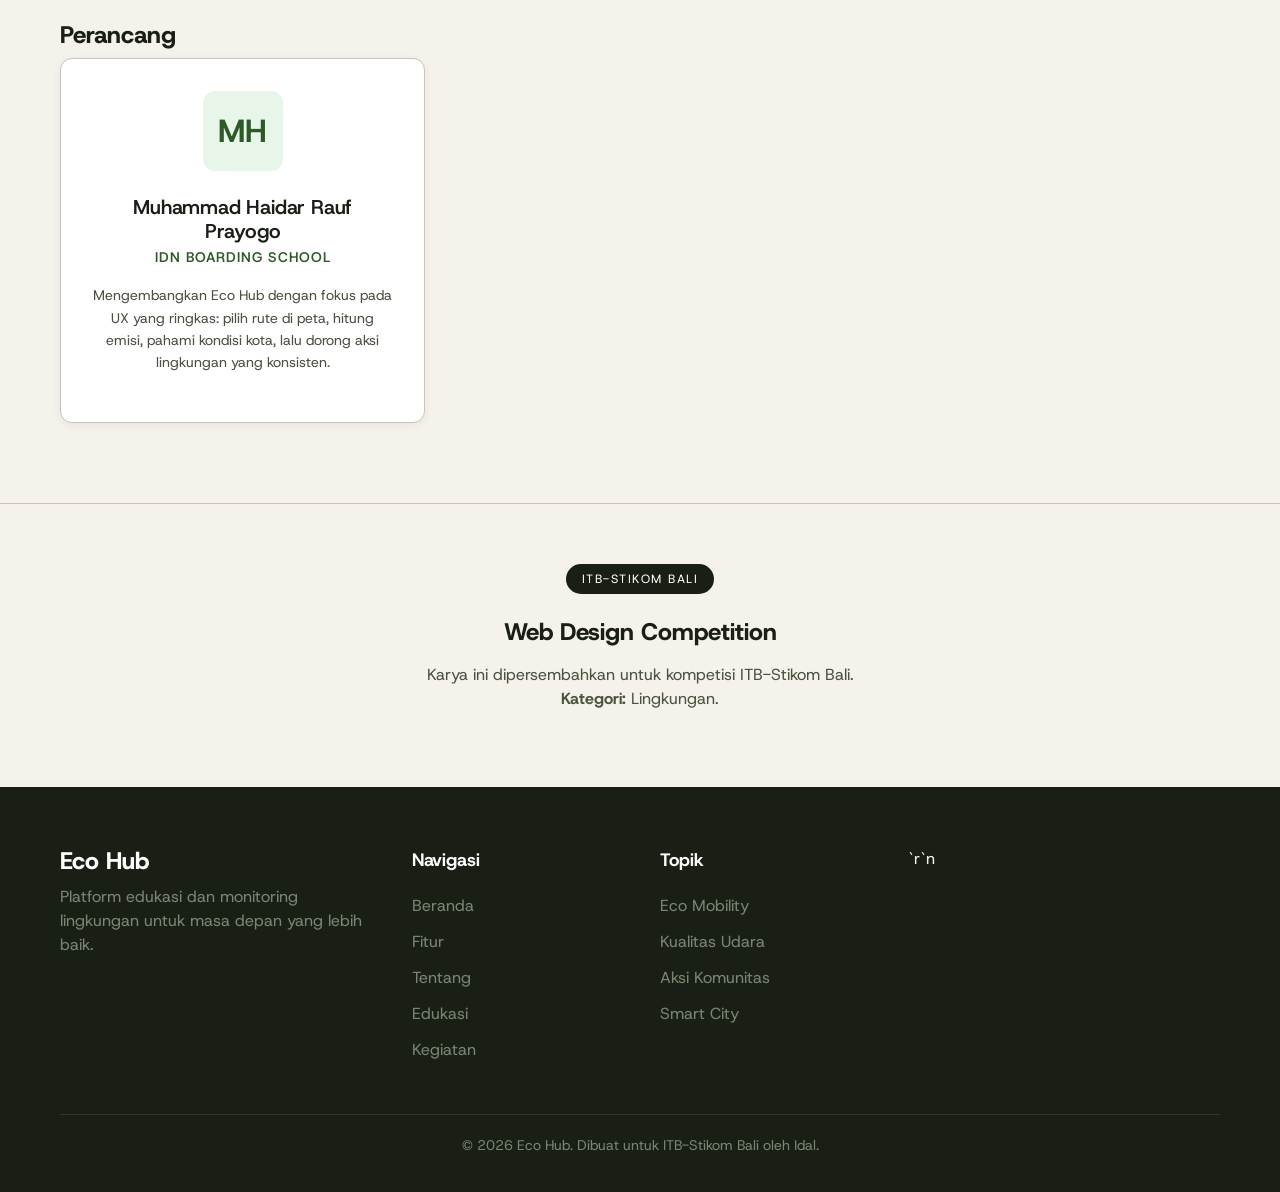
==== commit e2f991ec: "Deleting other footer" ====
--- a/about.html
+++ b/about.html
@@ -229,17 +229,7 @@
               <li><a href="#">Aksi Komunitas</a></li>
               <li><a href="#">Smart City</a></li>
             </ul>
-          </div>
-
-          <div class="footer-links">
-            <div class="footer-heading">ITB-Stikom Bali</div>
-            <ul>
-              <li>Web Design Competition</li>
-              <li>Kategori: Lingkungan</li>
-              <li>ITB-Stikom Bali</li>
-            </ul>
-          </div>
-        </div>
+          </div>`r`n</div>
 
         <div class="footer-bottom">
           <p>&copy; 2026 Eco Hub. Dibuat untuk ITB-Stikom Bali oleh Idal.</p>
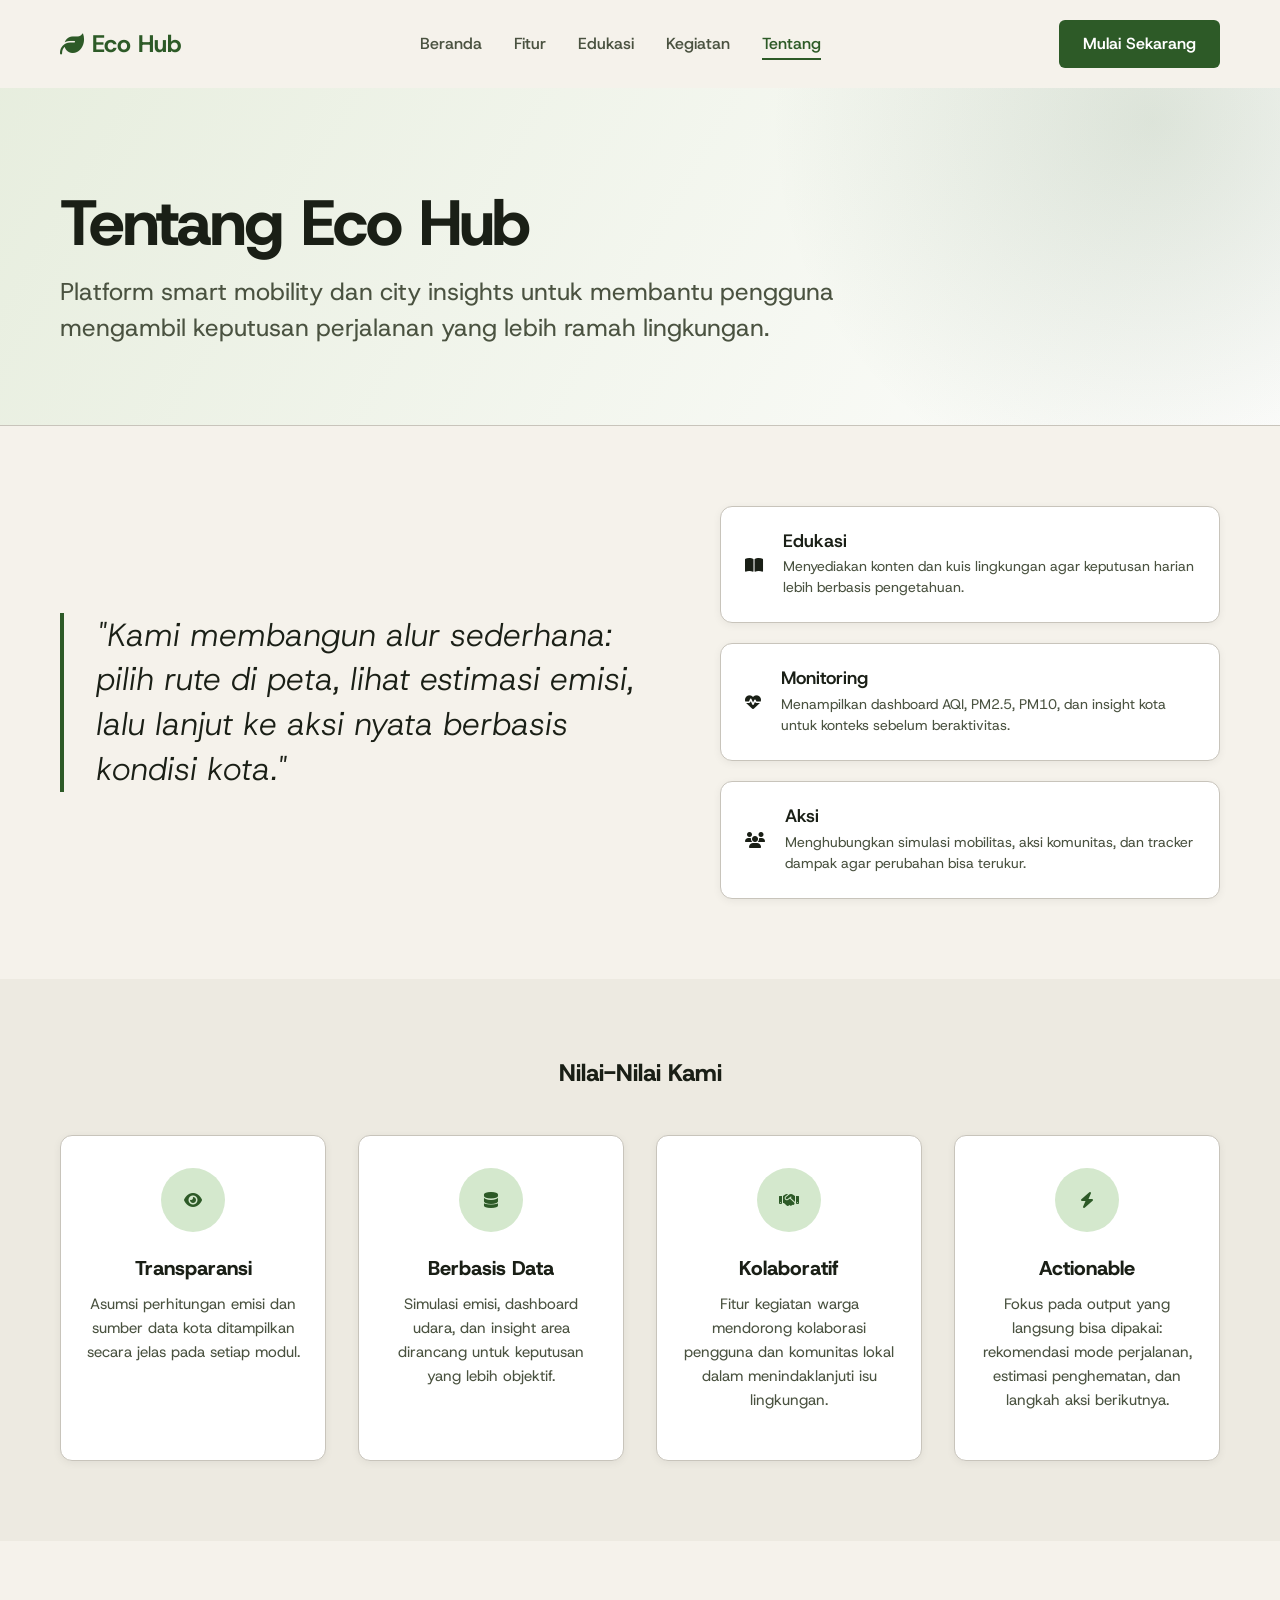
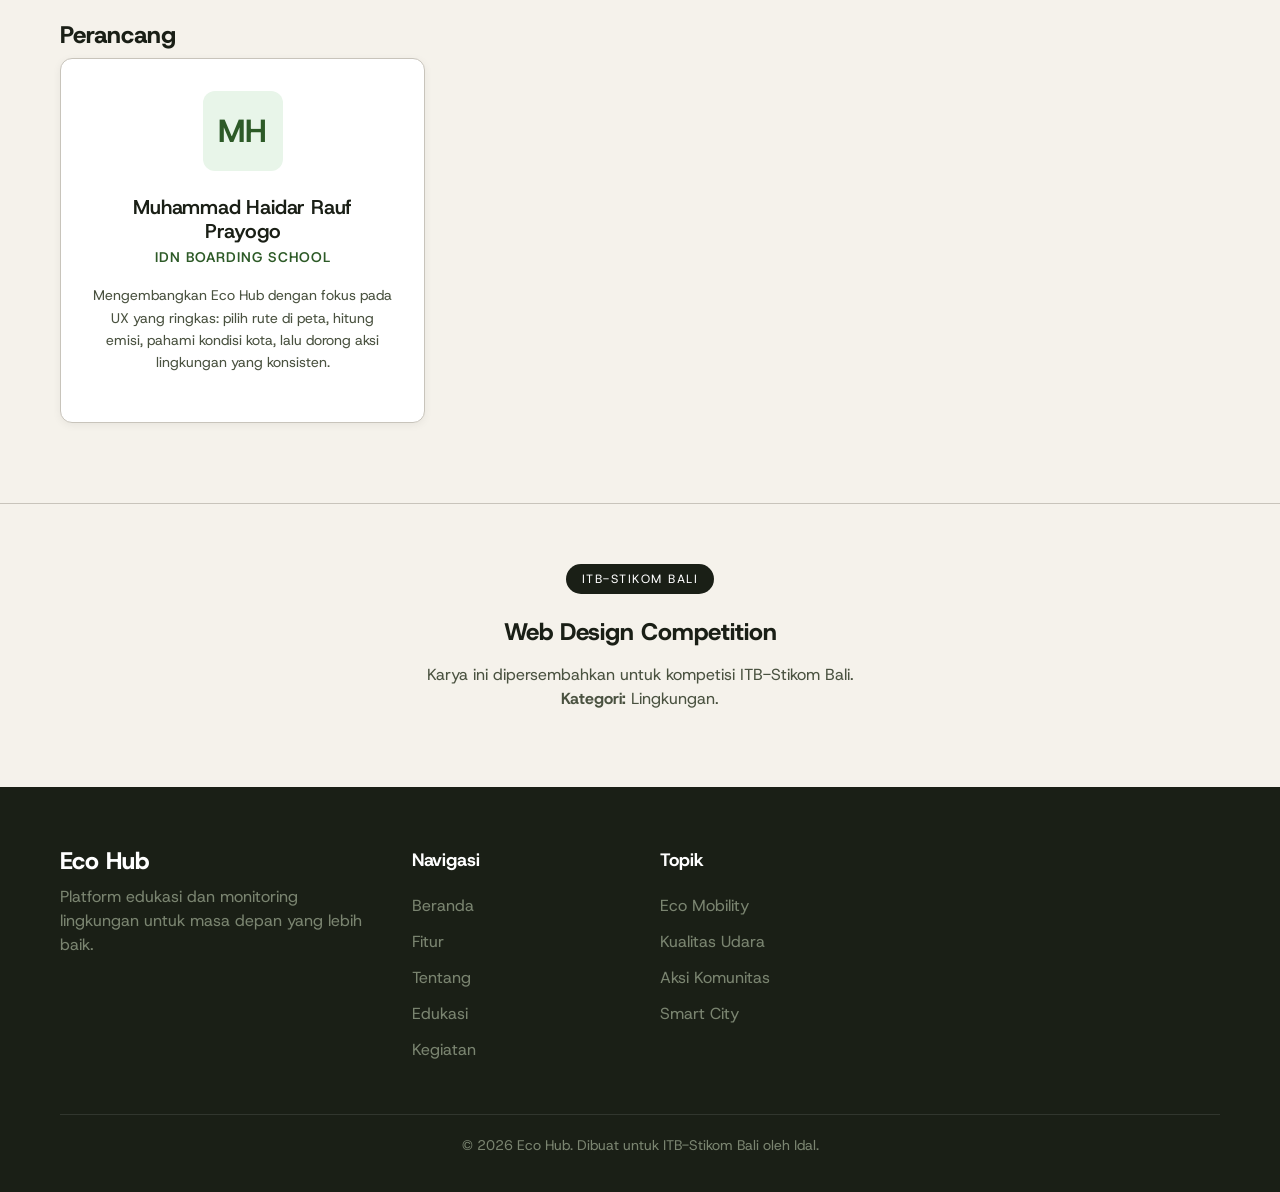
==== commit 3c60298e: "komat komit" ====
--- a/about.html
+++ b/about.html
@@ -229,7 +229,7 @@
               <li><a href="#">Aksi Komunitas</a></li>
               <li><a href="#">Smart City</a></li>
             </ul>
-          </div>`r`n</div>
+          </div></div>
 
         <div class="footer-bottom">
           <p>&copy; 2026 Eco Hub. Dibuat untuk ITB-Stikom Bali oleh Idal.</p>
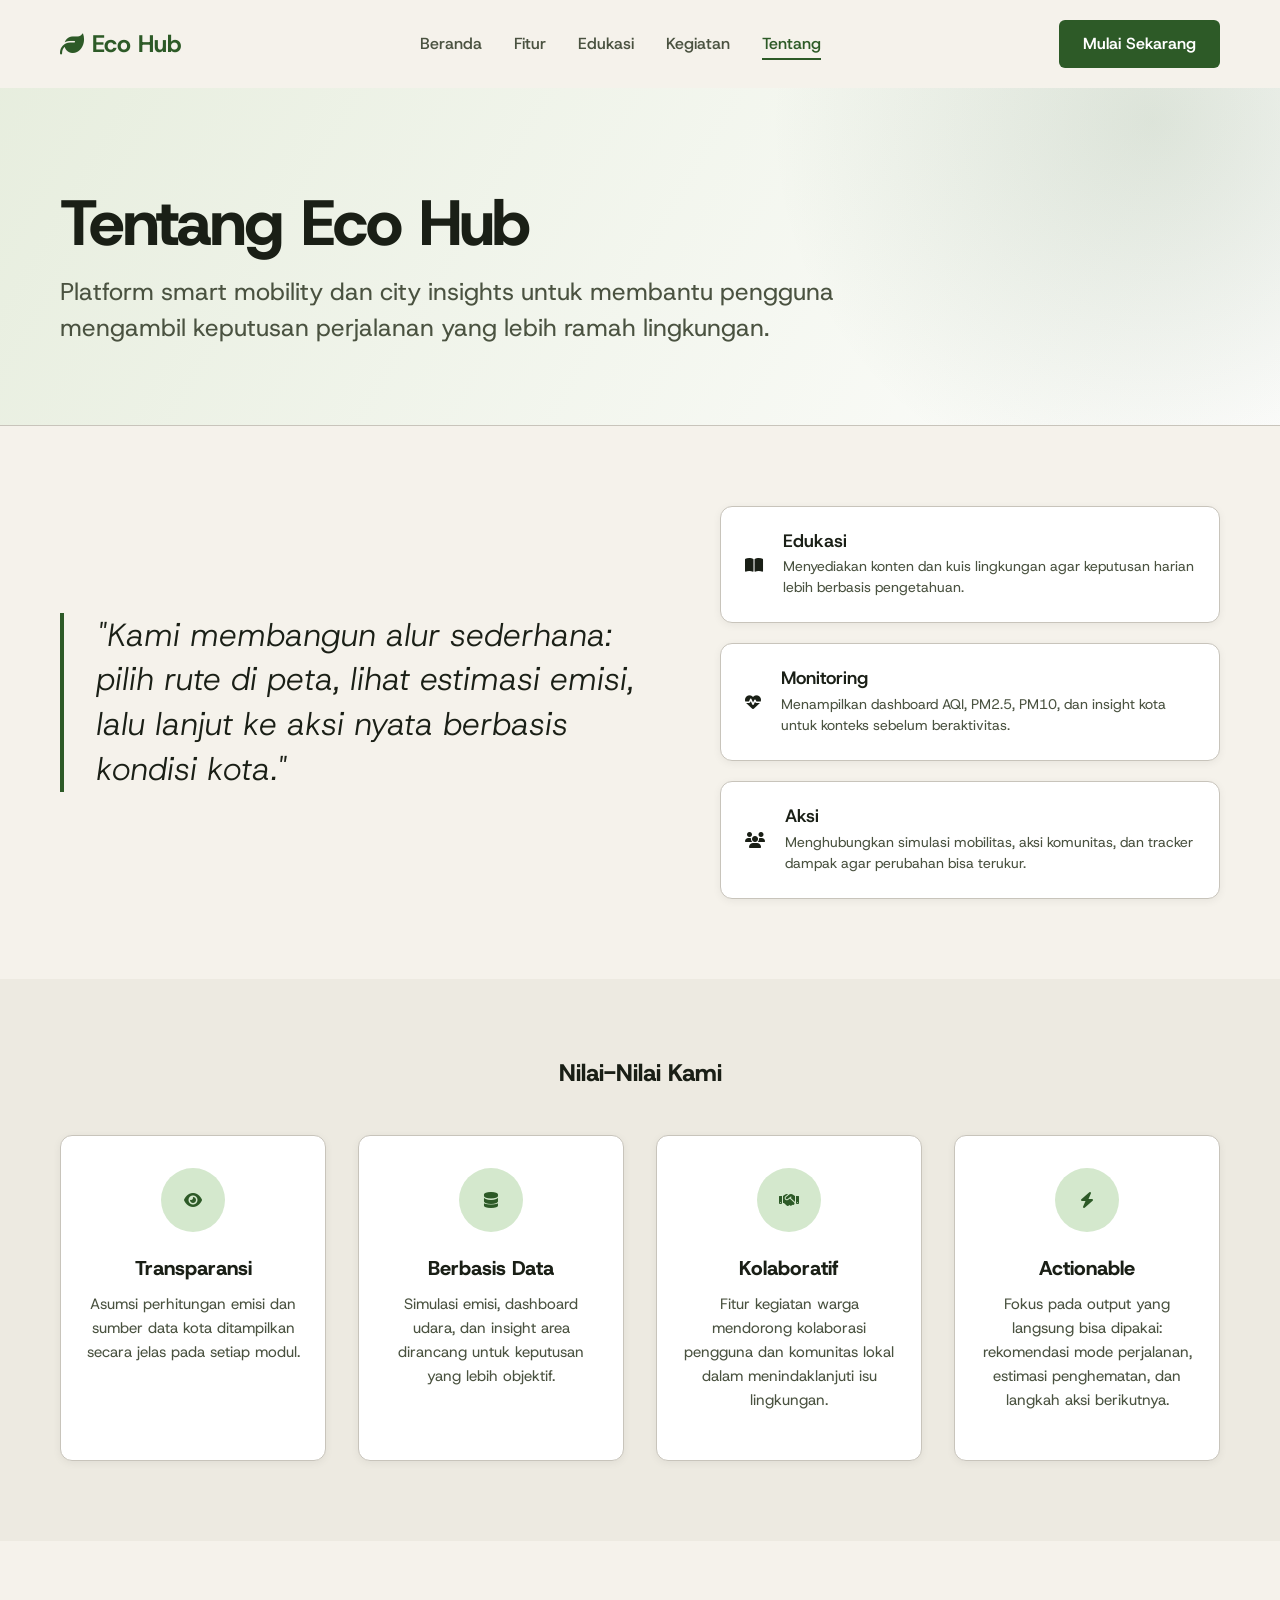
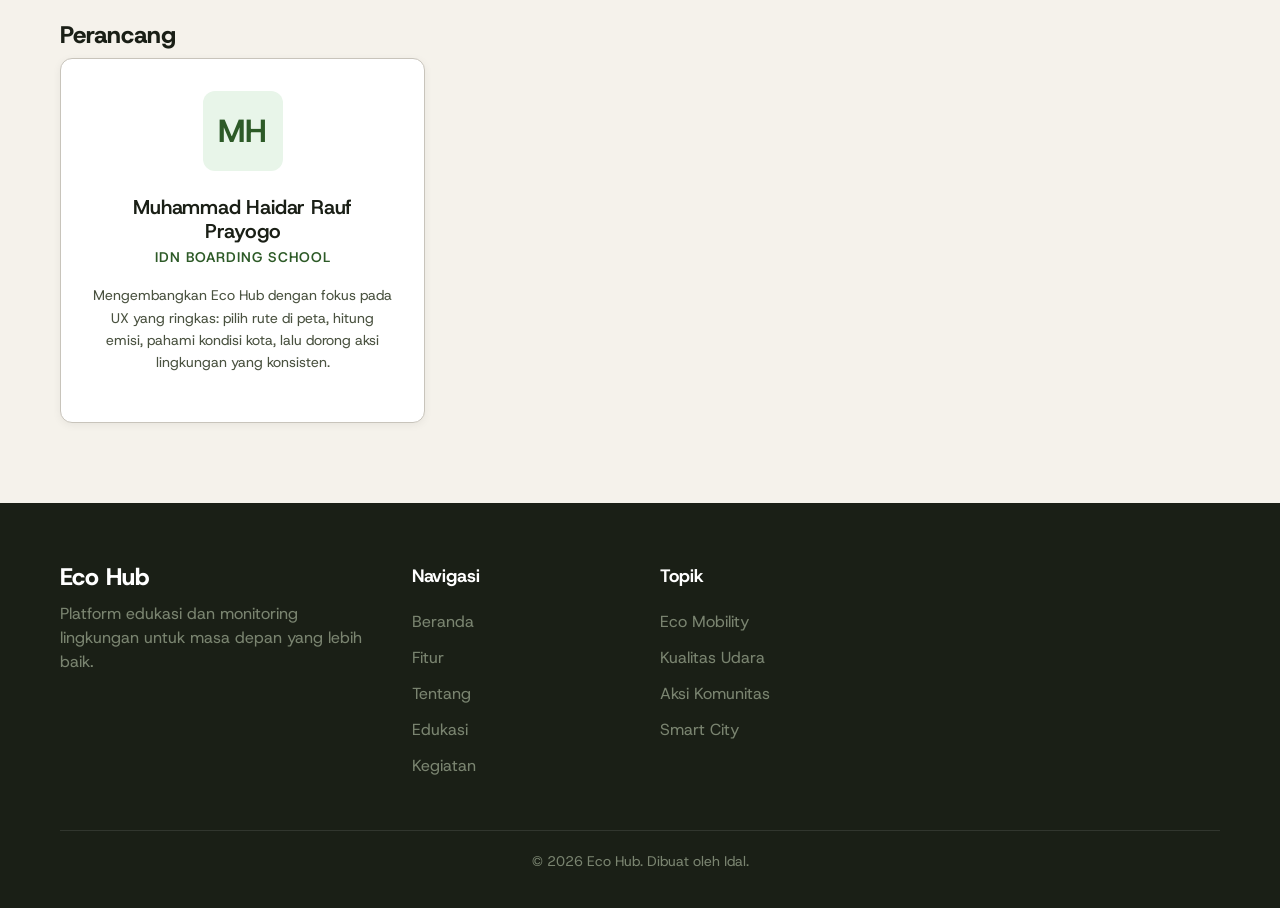
==== commit be21c7b8: "kimot" ====
--- a/about.html
+++ b/about.html
@@ -186,20 +186,7 @@
           </div>
         </div>
       </div>
-    </section>
-
-    <section class="competition-section section">
-      <div class="container text-center fade-up">
-        <div class="comp-badge">ITB-Stikom Bali</div>
-        <h2>Web Design Competition</h2>
-        <p style="margin-top: 16px; color: var(--color-text-secondary)">
-          Karya ini dipersembahkan untuk kompetisi ITB-Stikom Bali.<br />
-          <strong>Kategori:</strong> Lingkungan.
-        </p>
-      </div>
-    </section>
-
-    <footer class="footer">
+    </section><footer class="footer">
       <div class="container">
         <div class="footer-grid">
           <div class="footer-brand">
@@ -232,7 +219,7 @@
           </div></div>
 
         <div class="footer-bottom">
-          <p>&copy; 2026 Eco Hub. Dibuat untuk ITB-Stikom Bali oleh Idal.</p>
+          <p>&copy; 2026 Eco Hub. Dibuat oleh Idal.</p>
         </div>
       </div>
     </footer>
